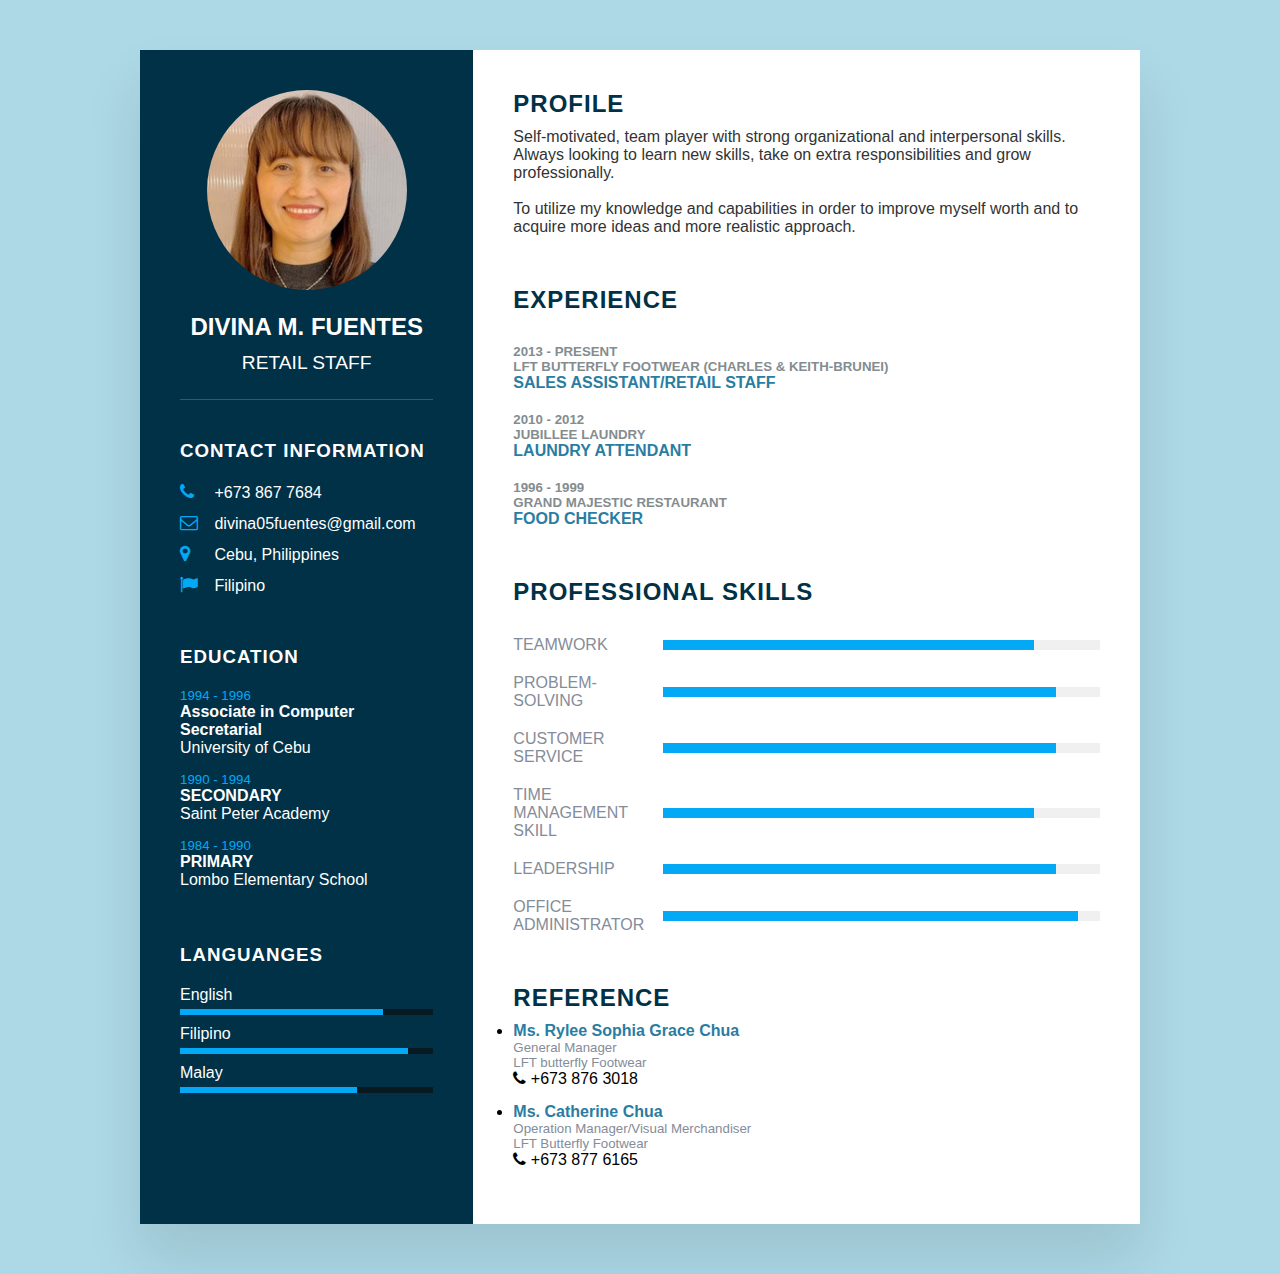
==== index.html @ faf3438c "Update and rename MyResume.html to index.html" ====
<!DOCTYPE html>

<html>

<head>
    
    <meta name="viewport" content="width=device-width, initial-scale=1.0">
    <title>Resume</title>
    <link rel="stylesheet" href="https://cdnjs.cloudflare.com/ajax/libs/font-awesome/4.7.0/css/font-awesome.css" integrity="sha512-5A8nwdMOWrSz20fDsjczgUidUBR8liPYU+WymTZP1lmY9G6Oc7HlZv156XqnsgNUzTyMefFTcsFH/tnJE/+xBg==" crossorigin="anonymous" referrerpolicy="no-referrer" />
    <link rel="stylesheet" type="text/css" href="style.css">
</head>
<body>
    <div class="container">
        <div class="left_side">
            <div class="profileText">
                <div class="img8x">
                    <img src="mother.jpg" alt="my pic">
                </div>
                <h2>Divina M. Fuentes<br><span>Retail Staff</span></h2>
            </div>

            <div class="contactInfo">
                <h3 class="title">Contact Information</h3>
                <ul>
                    <li>
                        <span class="icon"><i class="fa fa-phone" aria-hidden="true"></i></span>
                        <span class="text">+673 867 7684</span>
                    </li>
                    <li>
                        <span class="icon"><i class="fa fa-envelope-o" aria-hidden="true"></i></span>
                        <span class="text">divina05fuentes@gmail.com</span>
                    </li>
                    <li>
                        <span class="icon"><i class="fa fa-map-marker" aria-hidden="true"></i></span>
                        <span class="text">Cebu, Philippines</span>
                    </li>
                    <li>
                        <span class="icon"><i class="fa fa-flag" aria-hidden="true"></i></span>
                        <span class="text">Filipino</span>
                    </li>
                </ul>
            </div>


            <div class="contactInfo education">
                <h3 class="title">education</h3>
                <ul>
                    <li>
                        <h5>1994 - 1996</h5>
                        <h4>Associate in Computer Secretarial</h4>
                        <h4>University of Cebu</h4>
                    </li>
                    <li>
                        <h5>1990 - 1994</h5>
                        <h4>SECONDARY</h4>
                        <h4>Saint Peter Academy</h4>
                    </li>
                    <li>
                        <h5>1984 - 1990</h5>
                        <h4>PRIMARY</h4>
                        <h4>Lombo Elementary School</h4>
                    </li>
                </ul>
            </div>

            <div class="contactInfo language">
                <h3 class="title">languanges</h3>
                <ul>
                    <li>
                        <span class="text">English</span>
                        <span class="percent">
                            <div style="width: 80%;"></div>
                        </span>
                    </li>
                    <li>
                        <span class="text">Filipino</span>
                        <span class="percent">
                        <div style="width: 90%;"></div>
                    </span>
                    </li>
                    <li>
                        <span class="text">Malay</span>
                        <span class="percent">
                        <div style="width: 70%;"></div>
                    </span>
                    </li>
                </ul>
            </div>
        </div>
        <div class="right_side">
            <div class="about">
                <h2 class="title2">Profile</h2>
                <p>Self-motivated,  team player with strong organizational and interpersonal skills. Always looking to learn new skills,  take on extra responsibilities and grow professionally.<br><br>To utilize my knowledge and capabilities in order to improve myself worth and to acquire more ideas and more realistic approach. </p>
            </div>
            <div class="about">
                <h2 class="title2">Experience</h2>
                <div class="box">
                    <div class="year_company">
                        <h5>2013 - present</h5>
                        <h5>LFT Butterfly Footwear (Charles & Keith-Brunei)</h5>
                    </div>
                    <div class="text">
                        <h4>Sales Assistant/Retail Staff</h4>
                    </div>
                </div>
                <div class="box">
                    <div class="year_company">
                        <h5>2010 - 2012</h5>
                        <h5>Jubillee Laundry</h5>
                    </div>
                    <div class="text">
                        <h4>Laundry Attendant</h4>
                    </div>
                </div>
                <div class="box">
                    <div class="year_company">
                        <h5>1996 - 1999</h5>
                        <h5>Grand Majestic Restaurant</h5>
                    </div>
                    <div class="text">
                        <h4>Food Checker</h4>
                    </div>
                </div>
            </div>

            <div class="about skills">
                <h2 class="title2">Professional Skills</h2>
                <div class="box">
                    <h4>Teamwork</h4>
                    <div class="percent">
                        <div style="width: 85%;"></div>
                    </div>
                </div>
                <div class="box">
                    <h4>Problem-solving</h4>
                    <div class="percent">
                        <div style="width: 90%;"></div>
                    </div>
                </div>
                <div class="box">
                    <h4>Customer Service</h4>
                    <div class="percent">
                        <div style="width: 90%;"></div>
                    </div>
                </div>
                <div class="box">
                    <h4>Time Management Skill</h4>
                    <div class="percent">
                        <div style="width: 85%;"></div>
                    </div>
                </div>
                <div class="box">
                    <h4>Leadership</h4>
                    <div class="percent">
                        <div style="width: 90%;"></div>
                    </div>
                </div>
                <div class="box">
                    <h4>Office Administrator</h4>
                    <div class="percent">
                        <div style="width: 95%;"></div>
                    </div>
                </div>
            </div>

        <div class="reference">
            <h2 class="title2">Reference</h2>
            <ul>
                <li>
                    <h4>Ms.  Rylee Sophia Grace Chua</h4>
                    <h5> General Manager</h5>
                    <h5>  LFT butterfly Footwear</h5>
                    <span class="icon"><i class="fa fa-phone" aria-hidden="true"></i></span>
                    <span class="text"> +673 876 3018</span>
                </li>
                <li>
                    <h4>Ms.  Catherine Chua</h4>
                    <h5>Operation Manager/Visual Merchandiser</h5>
                    <h5>LFT Butterfly Footwear</h5>
                    <span class="icon"><i class="fa fa-phone" aria-hidden="true"></i></span>
                    <span class="text">+673 877 6165</span>
                </li>
            </ul>
        </div>
    </div>
</body>
</html>
---- style.css ----
* {
    margin: 0;
    padding: 0;
    box-sizing: border-box;
    font-family: 'Poppins', sans-serif;
}
body{
    background: lightblue;
    display: flex;
    justify-content: center;
    align-items: center;
    min-height: 100vh;
}
.container{
    position: relative;
    width: 100%;
    max-width: 1000px;
    min-height: 1000px;
    background: #fff;margin: 50px;
    display: grid;
    grid-template-columns: 1fr 2fr;
    box-shadow: 0 35px 55px rgba(0,0,0,0.1);
}
.container .left_side{
    position: relative;
    background: #003147;
    padding: 40px;
}
.profileText {
    position: relative;
    display: flex;
    flex-direction: column;
    align-items: center;
    padding-bottom: 20px;
    border-bottom: 1px solid rgba(255,255,255,0.2);
}
.profileText .img8x{
    position: relative;
    width: 200px;
    height: 200px;
    border-radius: 50%;
    overflow: hidden;
}
.profileText .img8x img{
    position: absolute;
    top: 0;
    left: 0;
    width: 100%;
    height: 100%;
    object-fit: cover;
}
.profileText h2{
    color: #fff;
    font-size: 1.5em;
    margin-top: 20px;
    text-transform: uppercase;
    text-align: center;
    font-weight: 600;
    line-height: 1.4em;
}
.profileText h2 span{
    font-size: 0.8em;
    font-weight: 300;
}
.contactInfo{
    padding-top: 40px;
}
.title{
    color: #fff;
    text-transform: uppercase;
    font-weight: 600;
    letter-spacing: 1px;
    margin-bottom: 20px;
}
.contactInfo ul{
    position: relative;
}
.contactInfo ul li{
    position: relative;
    list-style: none;
    margin: 10px 0;
    cursor: pointer;
}
.contactInfo ul li .icon{
    display: inline-block;
    width: 30px;
    font-size: 18px;
    color: #03a9f4;
}
.contactInfo ul li span{
    color: #fff;
    font-weight: 300;
}
.contactInfo.education li{
    margin-bottom: 15px;
}
.contactInfo.education h5{
    color: #03a9f4;
    font-weight: 500;
}
.contactInfo.education h4:nth-child(2){
    color: #fff;
    font-weight: 600;
}
.contactInfo.education h4{
    color: #fff;
    font-weight: 300;
}
.contactInfo.language .percent{
    position: relative;
    width: 100%;
    height: 6px;
    background: #081921;
    display: block;
    margin-top: 5px;
}
.contactInfo.language .percent div{
    position: absolute;
    top: 0;
    left: 0;
    height: 100%;
    background: #03a9f4;
}

.container .right_side{
    position: relative;
    background: #fff;
    padding: 40px;
}
.about{
    margin-bottom: 50px;
}
.about:last-child{
    margin-bottom: 0;
}
.title2{
    color: #003147;
    text-transform: uppercase;
    letter-spacing: 1px;
    margin-bottom: 10px;
}
p{
    color: #333;
}
.about .box{
    padding-top: 20px;
}
.about .box .year_company h5{
    text-transform: uppercase;
    color: #848c90;
    font-weight: 600;
}
.about .box .text h4{
    text-transform: uppercase;
    color: #2a7da2;
    font-size: 16px;
}
.skills .box{
    position: relative;
    width: 100%;
    display: grid;
    grid-template-columns: 150px 1fr;
    justify-content: center;
    align-items: center;
}
.skills .box h4{
    text-transform: uppercase;
    color: #848c99;
    font-weight: 500;
}
.skills .box .percent{
    position: relative;
    width: 100%;
    height: 10px;
    background: #f0f0f0;
}
.skills .box .percent div{
    position: absolute;
    top: 0;
    left: 0;
    height: 100%;
    background: #03a9f4;
}
.reference li{
    margin-bottom: 15px;
}
.reference h4{
    color: #2a7da2;
    font-weight: 600;
}
.reference h5{
    color: #848c99;
    font-weight: 300;
}
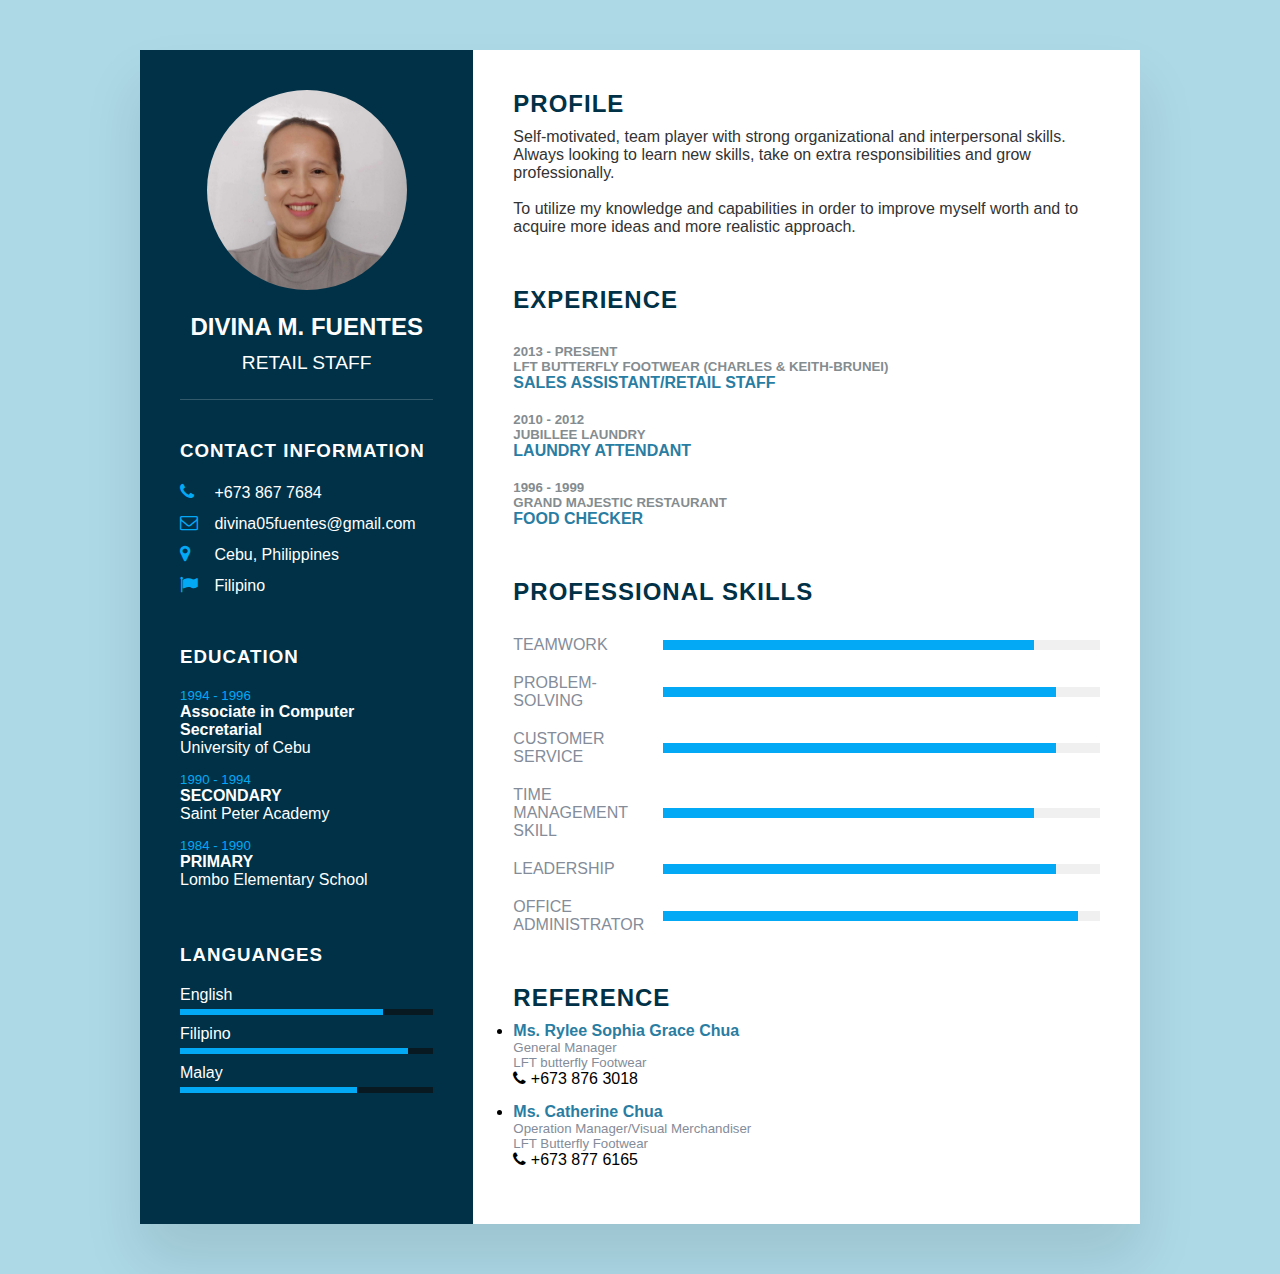
==== commit cf434878: "Update index.html" ====
--- a/index.html
+++ b/index.html
@@ -14,7 +14,7 @@
         <div class="left_side">
             <div class="profileText">
                 <div class="img8x">
-                    <img src="mother.jpg" alt="my pic">
+                    <img src="mother2.jpg" alt="My pic">
                 </div>
                 <h2>Divina M. Fuentes<br><span>Retail Staff</span></h2>
             </div>
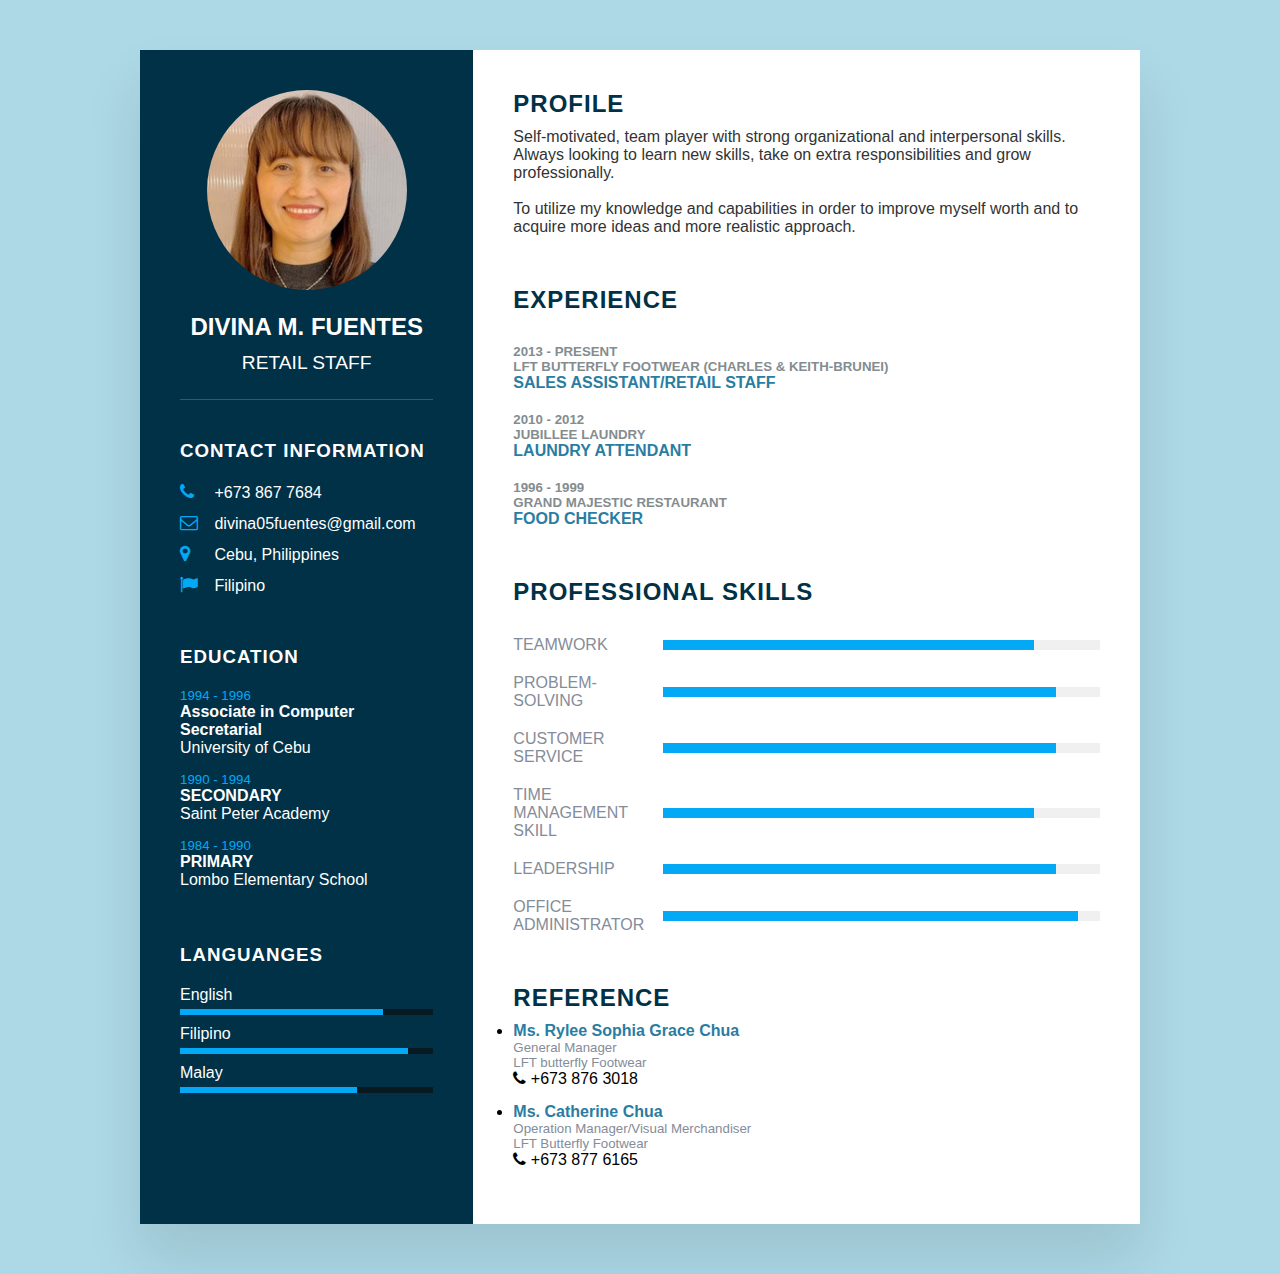
==== commit de53dd68: "Update index.html" ====
--- a/index.html
+++ b/index.html
@@ -14,7 +14,7 @@
         <div class="left_side">
             <div class="profileText">
                 <div class="img8x">
-                    <img src="mother2.jpg" alt="My pic">
+                    <img src="mother.jpg" alt="My pic">
                 </div>
                 <h2>Divina M. Fuentes<br><span>Retail Staff</span></h2>
             </div>
